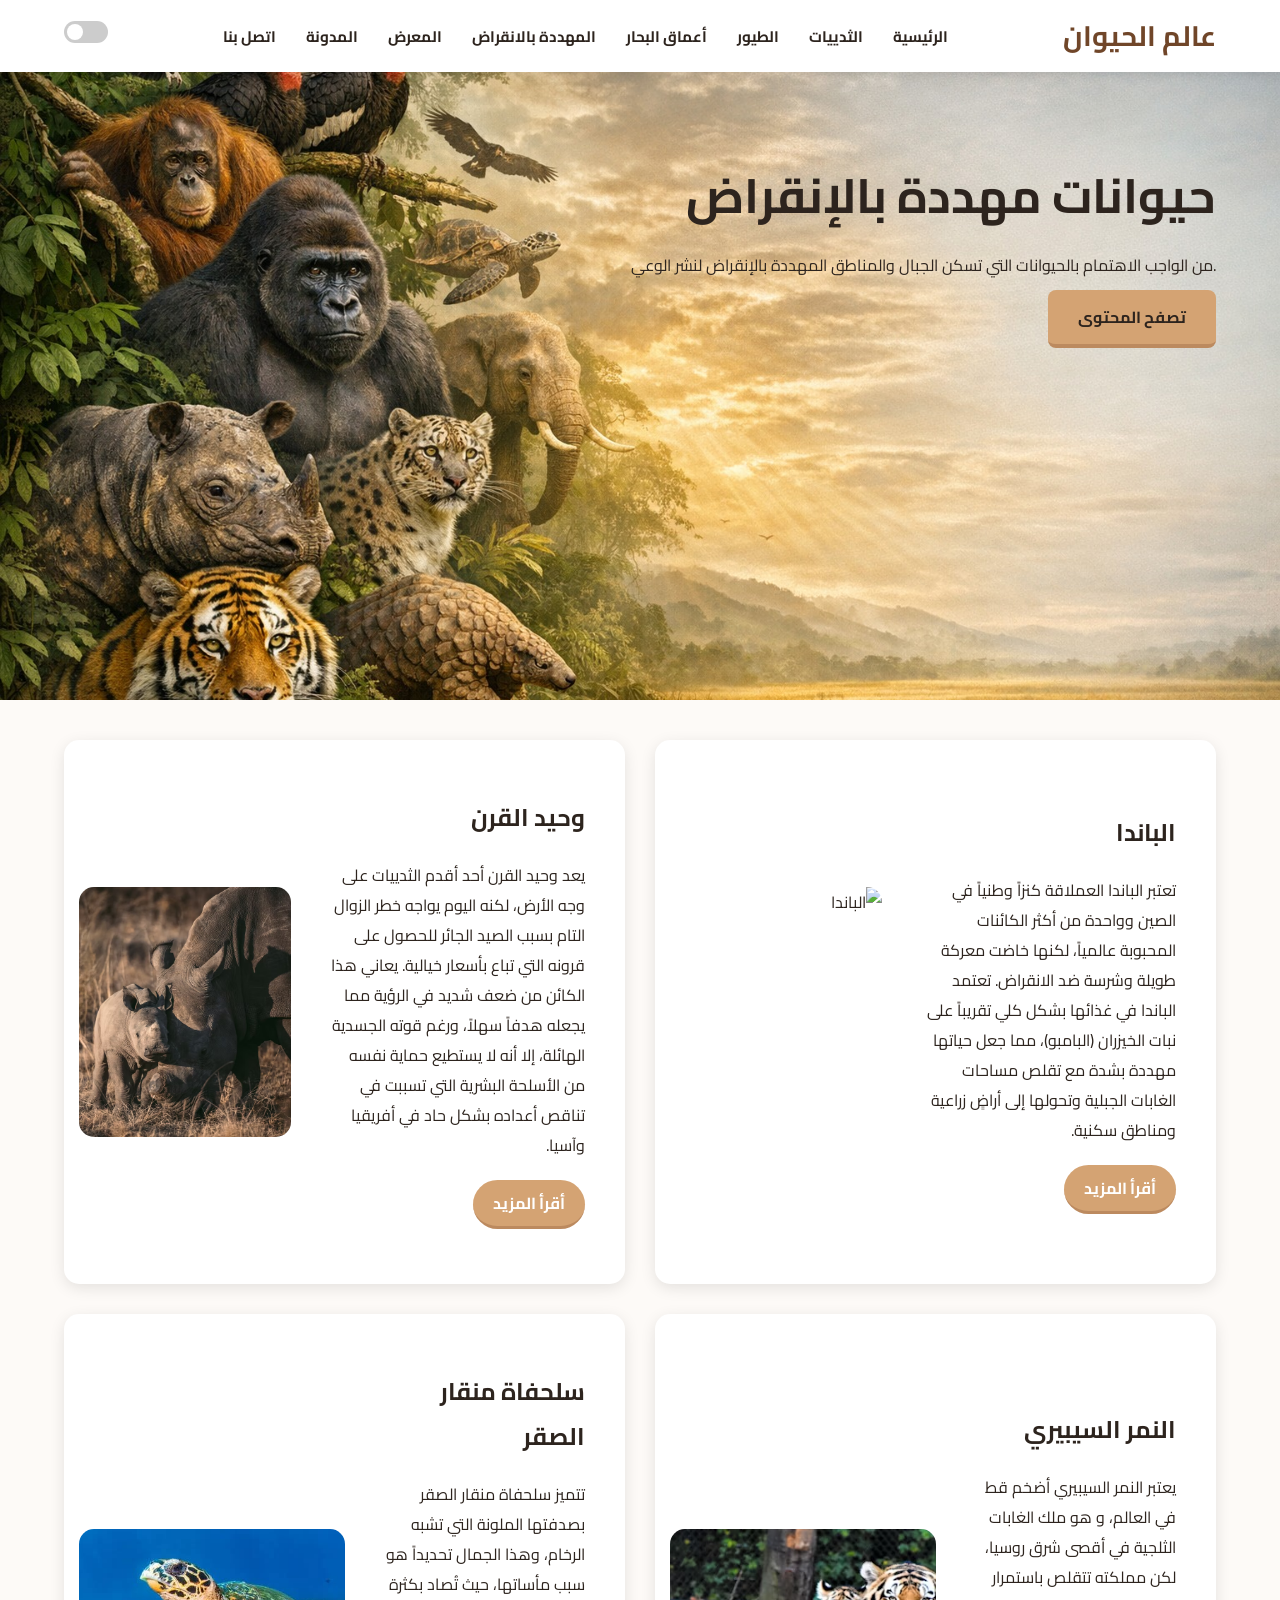
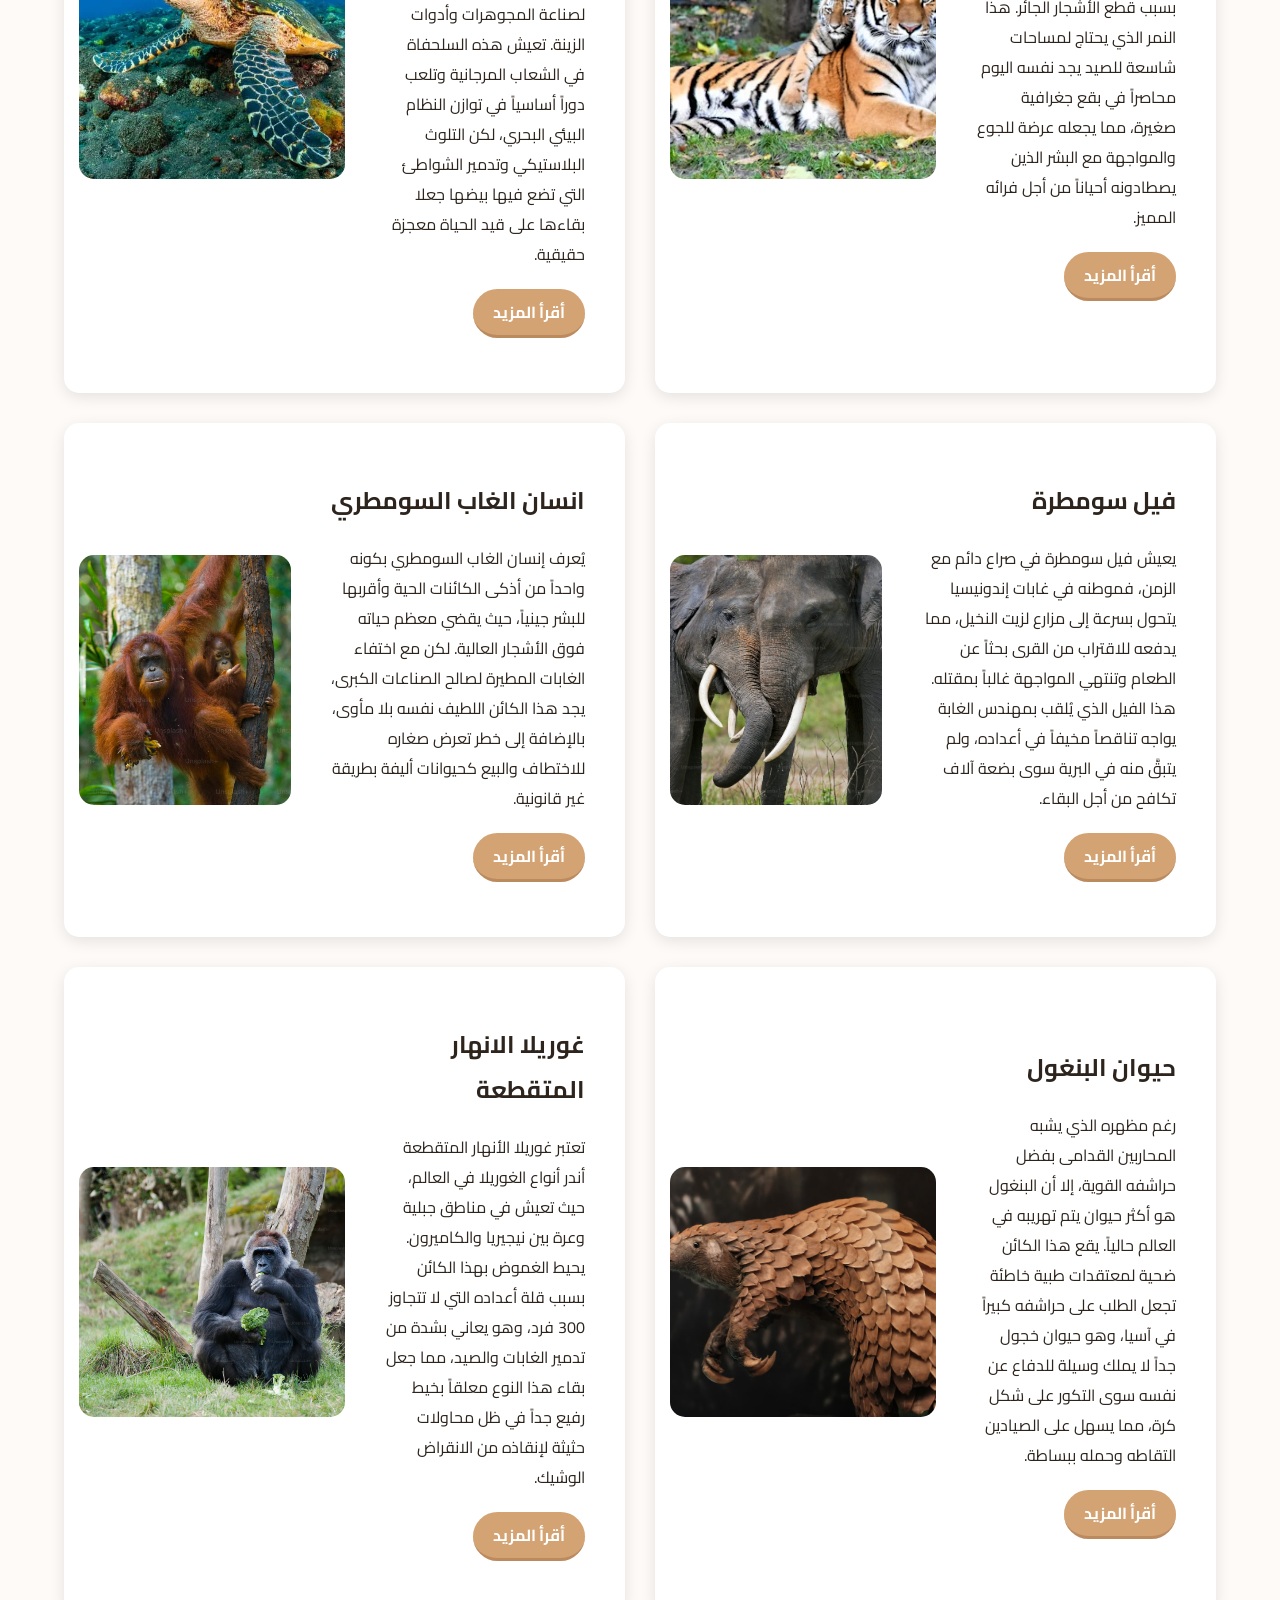
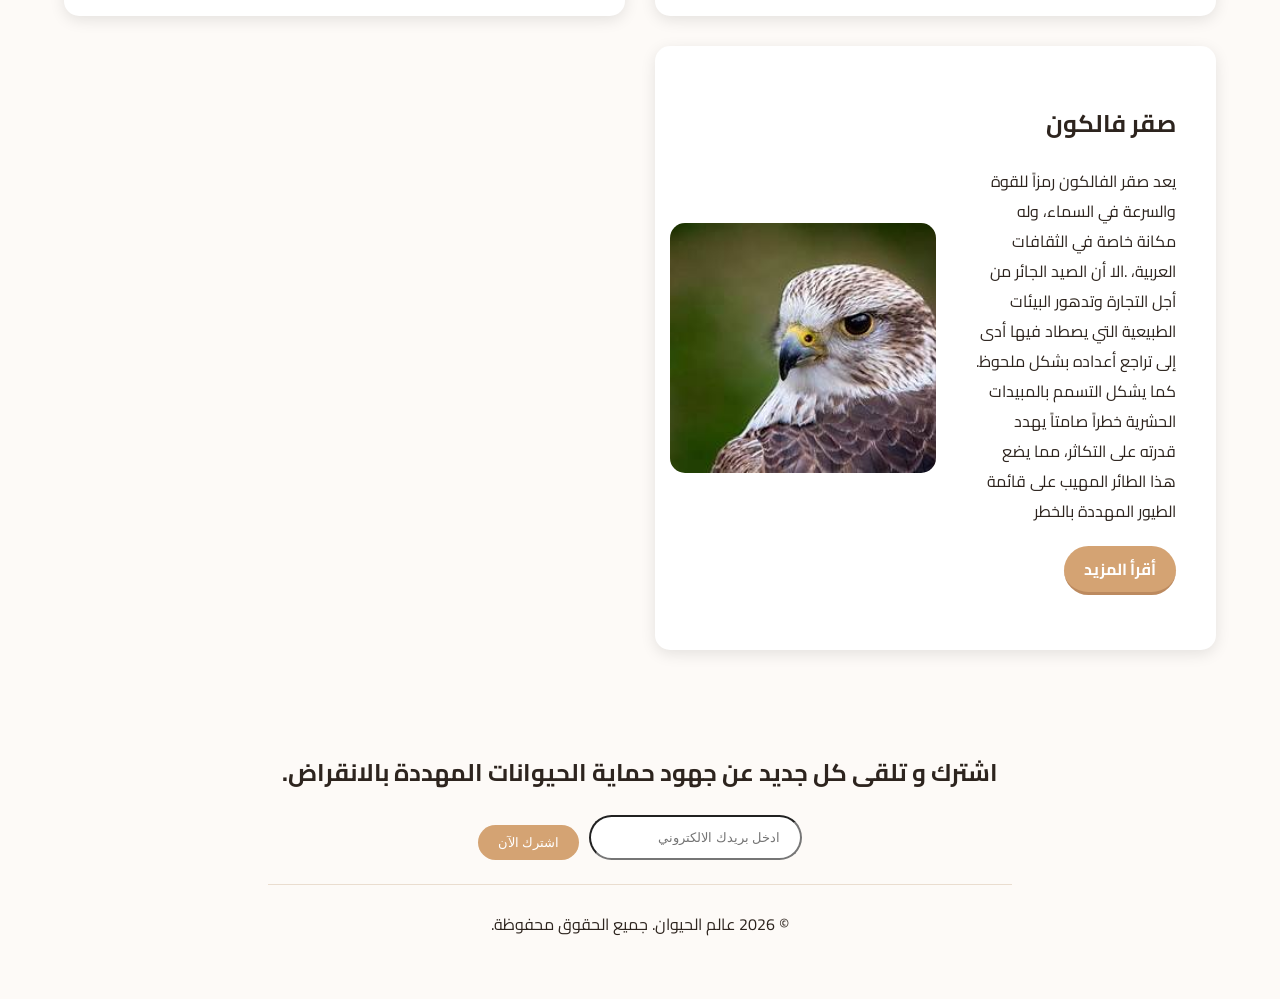
==== index.html @ 705ef892 "Rename index2.html to index.html" ====
<!DOCTYPE html>
<html lang="ar">
<head>
    <meta charset="UTF-8">
    <meta name="viewport" content="width=device-width, initial-scale=1.0">
    <title>مهددة بالإنقراض</title>
    <link rel="stylesheet" href="stylesheet2.css">
</head>
<body>
    <header>
       <div class="nav-bar">
        <div class="logo">
          <span>عالم الحيوان</span>
        </div>
           <nav>
         <ul>
            <li><a href="../index.html" class="active" target="_self">الرئيسية</a></li>
            <li><a href="./malk.html" target="contentFrame">الثدييات</a></li>
            <li><a href="./nada.html" target="contentFrame">الطيور</a></li>
            <li><a href="./mina.html" target="contentFrame">أعماق البحار</a></li>
            <li><a href="./nancy.html" target="contentFrame">المهددة بالانقراض</a></li>
            <li><a href="./julina.html" target="contentFrame">المعرض</a></li>
            <li><a href="./blog.html" target="contentFrame">المدونة</a></li>
            <li><a href="./contact.html" target="contentFrame">اتصل بنا</a></li>
          </ul>
        </nav>
<div class="mode-switch">
     <label class="switch">
        <input type="checkbox" id="theme-toggle">
        <span class="slider round"></span>
    </label>
</div>
    </header>

    <section class="header">
        <div class="content">
            <h1>حيوانات مهددة بالإنقراض</h1>
            <p>.من الواجب الاهتمام بالحيوانات التي تسكن الجبال والمناطق المهددة بالإنقراض لنشر الوعي</p>
            <a href="#animals-section" class="main-button">تصفح المحتوى</a>
        </div>
    </section>
    <section class="animals-grid" id="animals-section">
        <div class="card" >
           <div class="card-content">
            <h2>الباندا </h2>
            <span>تعتبر الباندا العملاقة كنزاً وطنياً في الصين وواحدة من أكثر الكائنات المحبوبة عالمياً، لكنها خاضت معركة طويلة وشرسة ضد الانقراض. تعتمد الباندا في غذائها بشكل كلي تقريباً على نبات الخيزران (البامبو)، مما جعل حياتها مهددة بشدة مع تقلص مساحات الغابات الجبلية وتحولها إلى أراضٍ زراعية ومناطق سكنية. </span>
            <a href="https://ar.wikipedia.org/wiki/%D8%A8%D8%A7%D9%86%D8%AF%D8%A7_%D8%B9%D9%85%D9%84%D8%A7%D9%82%D8%A9#" 
            class="cards-button"> أقرأ المزيد</a> 
           </div>
            
            <img src="panda.jpg" alt="الباندا">
        </div>

        <div class="card" >
            <div class="card-content">
        <h2>وحيد القرن</h2>
        <span>
يعد وحيد القرن أحد أقدم الثدييات على وجه الأرض،
 لكنه اليوم يواجه خطر الزوال التام بسبب الصيد الجائر للحصول على قرونه التي تباع بأسعار خيالية. يعاني هذا الكائن من ضعف شديد في الرؤية مما يجعله هدفاً سهلاً، ورغم قوته الجسدية الهائلة، إلا أنه لا يستطيع حماية نفسه من الأسلحة البشرية التي تسببت في تناقص أعداده بشكل حاد في أفريقيا وآسيا.</span>
        <a href="https://ar.wikipedia.org/wiki/%D9%88%D8%AD%D9%8A%D8%AF_%D8%A7%D9%84%D9%82%D8%B1%D9%86_%D8%A7%D9%84%D8%AC%D8%A7%D9%88%D9%8A#" 
        class="cards-button">أقرأ المزيد</a>
            </div>
        <img src="rhino.jpg" alt="وحيد القرن">
    </div>

    <div class="card" >
        <div class="card-content">
        <h2>النمر السيبيري</h2>
        <span>يعتبر النمر السيبيري أضخم قط في العالم، و
            هو ملك الغابات الثلجية في أقصى شرق روسيا،
             لكن مملكته تتقلص باستمرار بسبب قطع الأشجار الجائر. هذا النمر الذي يحتاج لمساحات شاسعة للصيد يجد نفسه اليوم محاصراً في بقع جغرافية صغيرة، مما يجعله عرضة للجوع والمواجهة مع البشر الذين يصطادونه أحياناً من أجل فرائه المميز.</span>
        <a href="https://www.marefa.org/%D9%86%D9%85%D8%B1_%D8%B3%D9%8A%D8%A8%D9%8A%D8%B1%D9%8A" 
        class="cards-button">أقرأ المزيد</a>
    </div>
        <img src="tiger.jpg" alt="نمر">
    </div>
    
    <div class="card" >
        <div class="card-content">
            <h2>سلحفاة منقار الصقر </h2>
        <p>تتميز سلحفاة منقار الصقر بصدفتها الملونة التي تشبه الرخام،
             وهذا الجمال تحديداً هو سبب مأساتها، حيث تُصاد بكثرة لصناعة المجوهرات وأدوات الزينة. تعيش هذه السلحفاة في الشعاب المرجانية وتلعب دوراً أساسياً في توازن النظام البيئي البحري،
              لكن التلوث البلاستيكي وتدمير الشواطئ التي تضع فيها بيضها جعلا بقاءها على قيد الحياة معجزة حقيقية.<p>
        <a href="https://ar.cousineisland.com/hawksbill-turtle" 
        class="cards-button">أقرأ المزيد</a>
        </div>

        <img src="sea turtle.jpeg" alt="سلحفاة منقار الصقر">
        
    </div>

    <div class="card" >
        <div class="card-content">
        <h2> فيل سومطرة</h2>
        <span>يعيش فيل سومطرة في صراع دائم مع الزمن، فموطنه في غابات إندونيسيا يتحول بسرعة إلى مزارع لزيت النخيل،
             مما يدفعه للاقتراب من القرى بحثاً عن الطعام وتنتهي المواجهة غالباً بمقتله. هذا الفيل الذي يُلقب بمهندس الغابة يواجه تناقصاً مخيفاً في أعداده، ولم يتبقَّ منه في البرية سوى بضعة آلاف تكافح من أجل البقاء.</span>
        <a href="https://ar.wikipedia.org/wiki/%D9%81%D9%8A%D9%84_%D8%B3%D9%88%D9%85%D8%B7%D8%B1%D9%8A#" 
        class="cards-button">أقرأ المزيد</a>
        </div>
        <img src="sumatran elephant.jpeg" alt="فيل">
        
    </div>
    <div class="card" >
        <div class="card-content">
            
           <h2>انسان الغاب السومطري </h2>
           <span>يُعرف إنسان الغاب السومطري بكونه واحداً من أذكى الكائنات الحية وأقربها للبشر جينياً،
             حيث يقضي معظم حياته فوق الأشجار العالية. لكن مع اختفاء الغابات المطيرة لصالح الصناعات الكبرى،
              يجد هذا الكائن اللطيف نفسه بلا مأوى، بالإضافة إلى خطر تعرض صغاره للاختطاف والبيع كحيوانات أليفة بطريقة غير قانونية.</span>
           <a href="https://ar.wikipedia.org/wiki/%D8%A5%D9%86%D8%B3%D8%A7%D9%86_%D8%A7%D9%84%D8%BA%D8%A7%D8%A8_%D8%A7%D9%84%D8%B3%D9%88%D9%85%D8%B7%D8%B1%D9%8A#" 
           class="cards-button">أقرأ المزيد</a>
       </div>
           <img src="sumatran orangutan.jpeg" alt="انسان الغاب">
    </div>

    <div class="card" >
        <div class="card-content">
       
          <h2> حيوان البنغول</h2>
          <span>رغم مظهره الذي يشبه المحاربين القدامى بفضل حراشفه القوية،
             إلا أن البنغول هو أكثر حيوان يتم تهريبه في العالم حالياً. يقع هذا الكائن ضحية لمعتقدات طبية خاطئة تجعل الطلب على حراشفه كبيراً في آسيا،
              وهو حيوان خجول جداً لا يملك وسيلة للدفاع عن نفسه سوى التكور على شكل كرة، مما يسهل على الصيادين التقاطه وحمله ببساطة.</span>
          <a href="https://ar.wikipedia.org/wiki/%D8%A8%D9%86%D8%BA%D9%88%D9%84%D9%8A%D8%A7%D8%AA#" 
          class="cards-button">أقرأ المزيد</a>
        </div>
          <img src="pangolin.jpeg" alt="حيوان البنغول">
    </div>

    <div class="card" >
        <div class="card-content">
           
          <h2>غوريلا الانهار المتقطعة </h2>
          <span>تعتبر غوريلا الأنهار المتقطعة أندر أنواع الغوريلا في العالم،
             حيث تعيش في مناطق جبلية وعرة بين نيجيريا والكاميرون. يحيط الغموض بهذا الكائن بسبب قلة أعداده التي لا تتجاوز 300 فرد، وهو يعاني بشدة من تدمير الغابات والصيد،
              مما جعل بقاء هذا النوع معلقاً بخيط رفيع جداً في ظل محاولات حثيثة لإنقاذه من الانقراض الوشيك.</span>
          <a href="https://ar.wikipedia.org/wiki/%D8%BA%D9%88%D8%B1%D9%8A%D9%84%D8%A7_%D8%A7%D9%84%D8%A3%D9%86%D9%87%D8%B1#" 
        class="cards-button">أقرأ المزيد</a>
        </div>
        <img src="cross river gorilla.jpeg" alt="غوريلا">
    </div>

            <div class="card" >
                <div class="card-content">
                    <h2>صقر فالكون</h2>
                    <span>يعد صقر الفالكون رمزاً للقوة والسرعة في السماء،
                     وله مكانة خاصة في الثقافات العربية،
                        .الا أن الصيد الجائر من أجل التجارة وتدهور البيئات الطبيعية التي يصطاد فيها أدى إلى تراجع أعداده بشكل ملحوظ. كما يشكل التسمم بالمبيدات الحشرية خطراً صامتاً يهدد قدرته على التكاثر، مما يضع هذا الطائر المهيب على قائمة الطيور المهددة بالخطر</span> 
                    <a href="https://ar.wikipedia.org/wiki/%D8%B5%D9%82%D8%B1"
                    class="cards-button"> أقرأ المزيد</a>
                </div>
            <img src="sakr falcon.jpeg" alt="صقر ">
            
        </div> 
<!-- 
       <div id="cards-container" class="cards-container"></div>

<button id="theme-toggle" style="position: fixed; top: 20px; right: 20px; z-index: 1000;">تبديل الوضع</button> -->

    </section>
       <footer>
        <div class="footer">
            <h2>اشترك و تلقى كل جديد عن جهود حماية الحيوانات المهددة بالانقراض.</h2>
          
            <form class="sign">
                <input type="email" placeholder="ادخل بريدك الالكتروني" required>
                <button type="submit">اشترك الآن</button>
            </form>
        </div>
        <hr>
        <p >
            © 2026 عالم الحيوان. جميع الحقوق محفوظة.
        </p>
    </footer>

         <script>
            const toggleInput = document.getElementById('theme-toggle');
    const htmlElement = document.documentElement;

    const savedTheme = localStorage.getItem('theme');
    if (savedTheme === 'dark') {
        htmlElement.setAttribute('data-theme', 'dark');
        toggleInput.checked = true;
    }
    toggleInput.addEventListener('change', () => {
        if (toggleInput.checked) {
            htmlElement.setAttribute('data-theme', 'dark');
            localStorage.setItem('theme', 'dark');
        } else {
            htmlElement.setAttribute('data-theme', 'light');
            localStorage.setItem('theme', 'light');
        }
    });

//  const toggleBtn = document.getElementById('theme-toggle');
//  toggleBtn.addEventListener('click', () => {
//      document.body.classList.toggle('dark-mode');
//  });

//  renderCards();
//     const toggleInput = document.getElementById('theme-toggle');
//    const htmlElement = document.documentElement;

//     const savedTheme = localStorage.getItem('theme');
//     if (savedTheme === 'dark') {
//         htmlElement.setAttribute('data-theme', 'dark');
//         toggleInput.checked = true;
//     }
//     toggleInput.addEventListener('change', () => {
//         if (toggleInput.checked) {
//             htmlElement.setAttribute('data-theme', 'dark');
//             localStorage.setItem('theme', 'dark');
//         } else {
//             htmlElement.setAttribute('data-theme', 'light');
//             localStorage.setItem('theme', 'light');
//         }
//     });
</script>
    
</body>
</html>


<!-- <!DOCTYPE html>
<html lang="ar">
<head>
    <meta charset="UTF-8">
    <meta name="viewport" content="width=device-width, initial-scale=1.0">
    <title>مهددة بالانقراض</title>
    <link rel="stylesheet" href="stylesheet2.css">

</head>

<body>
        <header>
        <div class=" nav-bar">
          <div class="logo">
          <span>عالم الحيوان</span>
        </div>
        
        <nav>
          <ul>
            <li><a href="./main.html" class="active" target="_blank">الرئيسية</a></li>
            <li><a href="./login.html" target="_blank">الثدييات</a></li>
            <li><a href="./malk/malak.html" target="_blank">الطيور</a></li>
            <li><a href="./main2.html" target="_blank">أعماق البحار</a></li>
            <li><a href="./index2.html" target="_blank">المهددة بالانقراض</a></li>
            <li><a href="./julina/julina.html" target="_blank">المعرض</a></li>
            <li><a href="./blog.html" target="_blank">المدونة</a></li>
            <li><a href="./contact.html" target="_blank">اتصل بنا</a></li>
          </ul>
        </nav>
        <div class="mode-switch">
         <label class="switch">
        <input type="checkbox" id="theme-toggle">
        <span class="slider round"></span>
        </label>
     </div>
        </div>
        </header>
        <section class="header">
            <div class="content">
            <h1>حيوانات مهددة بالانقراض</h1>
            <p>.من الواجب الاهتمام بالحيوانات التي تسكن الجبال والمناطق المهددة بالانقراض لنشر الوعي</p>
             <a href="#animals-section" class="main-button">تصفح المحتوى</a>
        </div>
    </section>
        
    

    <section class="animals-grid" id="animals-section">
        <div class="card" >
            <img src="panda.jpg" alt="الباندا">
            <h3>الباندا العملاق</h3>
            <p> <span>التصنيف</span> ثدييات:</p>
            <p>الموطن: الصين</p> 
             <a href="https://ar.wikipedia.org/wiki/%D8%A8%D8%A7%D9%86%D8%AF%D8%A7_%D8%B9%D9%85%D9%84%D8%A7%D9%82%D8%A9#" 
             class="cards-button"> أقرأ المزيد</a>
        </div>
        <div class="card" >
        <img src="rhino.jpg" alt="وحيد القرن">
        <h3>وحيد القرن</h3>
        <p>التصنيف: ثدييات</p>
        <p>الموطن: أفريقيا</p>
         <a href="https://ar.wikipedia.org/wiki/%D9%88%D8%AD%D9%8A%D8%AF_%D8%A7%D9%84%D9%82%D8%B1%D9%86_%D8%A7%D9%84%D8%AC%D8%A7%D9%88%D9%8A#" 
         class="cards-button">أقرأ المزيد</a>
    </div>
    <div class="card" >
        <img src="tiger.jpg" alt="نمر">
        <h3>النمر السيبيري</h3>
        <p>التصنيف: الثدييات</p>
        <p>الموطن: اسيا</p>
        <a href="https://www.marefa.org/%D9%86%D9%85%D8%B1_%D8%B3%D9%8A%D8%A8%D9%8A%D8%B1%D9%8A" 
        class="cards-button">أقرأ المزيد</a>
         
    </div>
    
    <div class="card" >
        <img src="sea turtle.jpeg" alt="سلحفاة منقار الصقر">
        <h3>سلحفاة منقار الصقر </h3>
        <p>التصنيف: زواحف بحرية</p>
        <p>الموطن: المحيط الأطلسي</p>
        <a href="https://ar.cousineisland.com/hawksbill-turtle" class="cards-button">أقرأ المزيد</a>
     
    </div>
    <div class="card" >
        <img src="sumatran elephant.jpeg" alt="فيل">
        <h3> فيل سومطرة</h3>
        <p>التصنيف: الثدييات</p>
        <p>الموطن: جزيرة سومطرة بأندونسيا</p>
        <a href="https://ar.wikipedia.org/wiki/%D9%81%D9%8A%D9%84_%D8%B3%D9%88%D9%85%D8%B7%D8%B1%D9%8A#" 
        class="cards-button">أقرأ المزيد</a>
    </div>
    <div class="card" >
        <img src="sumatran orangutan.jpeg" alt="انسان الغاب">
        <h3>انسان الغاب السومطري </h3>
        <p>التصنيف: الثدييات</p>
        <p>الموطن: جزيرة سومطرة باندونسيا</p>
        <a href="https://ar.wikipedia.org/wiki/%D8%A5%D9%86%D8%B3%D8%A7%D9%86_%D8%A7%D9%84%D8%BA%D8%A7%D8%A8_%D8%A7%D9%84%D8%B3%D9%88%D9%85%D8%B7%D8%B1%D9%8A#" 
        class="cards-button">أقرأ المزيد</a>
    </div>
    <div class="card" >
        <img src="pangolin.jpeg" alt="حيوان البنغول">
        <h3> حيوان البنغول</h3>
        <p>التصنيف: الثدييات</p>
        <p>الموطن: أفريقيا وجنوب شرق اسيا</p>
        <a href="https://ar.wikipedia.org/wiki/%D8%A8%D9%86%D8%BA%D9%88%D9%84%D9%8A%D8%A7%D8%AA#" 
        class="cards-button">أقرأ المزيد</a>
    </div>
    <div class="card" >
        <img src="cross river gorilla.jpeg" alt="غوريلا">
        <h3>غوريلا الانهار المتقطعة </h3>
        <p>التصنيف: الثدييات</p>
        <p>الموطن: نيجيريا و الكاميرون</p>
        <a href="https://ar.wikipedia.org/wiki/%D8%BA%D9%88%D8%B1%D9%8A%D9%84%D8%A7_%D8%A7%D9%84%D8%A3%D9%86%D9%87%D8%B1#" 
        class="cards-button">أقرأ المزيد</a>
    </div>
    </section>

    <footer>
        <div class="footer">
            <h2>اشترك و تلقى كل جديد عن جهود حماية الحيوانات المهددة بالانقراض.</h2>
            <form class="sign">
                <input type="email" placeholder="ادخل بريدك الالكتروني" required>
                <button type="submit">اشترك الآن</button>
            </form>
        </div>
        <hr>
        <p>designed by Nancy khattab_مهددة بالانقراض</p>
    </footer>
     <script>
       
    const toggleInput = document.getElementById('theme-toggle');
    const htmlElement = document.documentElement;

    const savedTheme = localStorage.getItem('theme');
    if (savedTheme === 'dark') {
        htmlElement.setAttribute('data-theme', 'dark');
        toggleInput.checked = true;
    }
    toggleInput.addEventListener('change', () => {
        if (toggleInput.checked) {
            htmlElement.setAttribute('data-theme', 'dark');
            localStorage.setItem('theme', 'dark');
        } else {
            htmlElement.setAttribute('data-theme', 'light');
            localStorage.setItem('theme', 'light');
        }
    });
 
     </script>

     

</body>
</html> -->
---- stylesheet2.css ----
@import url('https://fonts.googleapis.com/css2?family=Cairo:wght@700&display=swap');
*{
    
    box-sizing: border-box;
    margin: 0;
    padding: 0;
}
:root {
    --bg-body: #fdfaf7;
    --body-text: #2d241e;
    --card-bg: #ffffff;
    --nav-bg: #ffffff;
    --logo: #704629;
    --accent:#d4a373;
    --accent-hover:#bc8a5f;
    --border-color:#eaddcf;
}

[data-theme="dark"] {
    
    --bg-body: #1a1a1a;
    --body-text: #fdfaf7;
    --card-bg: #262626;
    --nav-bg: #121212;
    --logo:#edc9af;
    --accent:#edc9af;
    --accent-hover:#d4a373;
    --border-color:#404040;
}
 [data-theme= "dark"] .card{
    flex-direction: row-reverse;
} 

body {
    font-family: 'Cairo', sans-serif; 
    margin: 0;
    background-color: var(--bg-body);
    color: var(--body-text);
    transition: 0.4s;
    direction: rtl;
    padding-top: 70px;
}

.nav-bar {
    display: flex;
    justify-content: space-between;
    align-items: center;
    padding: 10px 5%;
    background-color: var(--nav-bg);
    position: fixed;
    top: 0;
    right: 0;
    left: 0;
    z-index: 1000000;
    box-shadow: 0 2px 10px rgba(0,0,0,0.1);
}

.logo {
    font-family: 'Cairo', sans-serif;
    font-weight: 700; 
    font-size: 28px;   
    color: var(--logo); 
    display: flex;
    align-items: center;
    transition: all 0.3s ease;
    cursor: pointer;
}

nav ul {
    display: flex;
    list-style: none;
    margin: 0;
    padding: 0;
}

nav ul li { margin: 0 15px; }

nav ul li a {
    color: var(--body-text); 
    text-decoration: none;
    font-size: 0.95rem;
    font-weight: bold;
}
nav ul li a:hover{
    cursor: pointer;
    color: #edc9af;
}
.header{
    background-image:url(background.jpeg); 
    background-size: cover;
    background-position: center;
    background-repeat: no-repeat;
    height: 70vh;
    width: 100%;
    position: relative; 
    display: flex;
    flex-direction: column;
    align-items: center;
    justify-content: center;
    text-align: center;
    color: white;
}

.header .content{
    color: var(--body-text);
    width: 100%;
    height: 100%;
    display: flex;
    text-align: right;
    align-items: flex-start;
    flex-direction: column;
    justify-content: right; 
    padding-top: 80px;
    padding-right: 5%;
    direction: rtl;
}

.header h1 { 
    color: var(--body-text);
    font-size: 3rem;
    margin-bottom: 10px;
    font-weight: bold; 
    
    }
.main-button {
    display: inline-block;
    font-weight: bold;
    color: var(--body-text);
    background-color: var(--accent);
    padding: 12px 30px;
    border-radius: 8px;
    text-decoration: none;
    border-bottom: 4px solid var(--accent-hover); 
    transition: 0.3s;
    margin-top: 10px;
}

.main-button:hover {
    background-color: var(--accent-hover);
    transform: translateY(2px);
    border-bottom-width: 2px;
}

.animals-grid {
    display: grid;
    grid-template-columns: repeat(auto-fit, minmax(450px, 1fr));
    gap: 30px;
    padding: 40px 5%;
    max-width: 1300px;
    margin: auto;
}

.card {
    display: flex;
    flex-direction: row;
    align-items: center;
    background: var(--card-bg); 
    border-radius: 15px;
    overflow: hidden;
    box-shadow: 0 4px 15px rgba(0,0,0,0.1);
    text-align: right;
    transition: 0.3s;
    padding-bottom: 20px;
    gap: 15px;
    padding: 15px;
    min-height: 250px;
    direction: rtl;

}

.card:hover { transform: translateY(-10px); }

.card img { 
    width :50%; 
    height:250px; 
    object-fit: cover; 
    flex-shrink: 0;
    border-radius: 15px;
    flex: 1;



}

.card-content{ 
    display: flex;
    flex-direction: column;
    justify-content: center;
    align-items: flex-start;
    gap: 10px 5px;
    padding: 20px;
    flex: 1.2;
    margin: 15px 0; 
    color: var(--body-text); 
    padding: 25px;


}

.cards-button {
    display: inline-block;
    font-weight: bold;
    color: white;
    background-color: var(--accent);
    padding: 8px 20px;
    border-radius: 50px;
    text-decoration: none;
    border-bottom: 3px solid var(--accent-hover); 
    transition: 0.2s;
     margin-top: 10px;
}
.cards-button:hover{
  background-color:var(--accent-hover);
  border-bottom: 2px solid var(--accent-hover);
  transform: translateY(2px);
  color:white;
   }
html { scroll-behavior: smooth; }
.switch {
    position: relative;
    display: inline-block;
    width: 44px;
    height: 22px;
}

.switch input { opacity: 0; width: 0; height: 0; }

.slider {
    position: absolute;
    cursor: pointer;
    top: 0; left: 0; right: 0; bottom: 0;
    background-color: #ccc;
    transition: .4s;
    border-radius: 34px;
}

.slider:before {
    position: absolute;
    content: "";
    height: 16px; width: 16px;
    left: 3px; bottom: 3px;
    background-color: white;
    transition: .4s;
    border-radius: 50%;
}

input:checked + .slider { background-color: #edc9af; }
input:checked + .slider:before { transform: translateX(22px); }

footer{
    background-color:var(--bg-body);
    color: var(--body-text);
    padding: 60px 20px;
    text-align: center;
    direction: rtl;
}

.sign{
    display: flex;
    justify-content: center;
    gap: 10px;
    margin: 20px ;
}
.sign input{
    padding: 12px 20px;
    border-radius: 50px;
     background-color: var(--card-bg);
    color: var(--body-text)
    border-top: 1px solid var(--border-color);
}
.sign button {
    background-color: var(--accent);
    border-bottom: 4px solid var(--accent-hover) ; 
    color: white;
    border: none;
    padding: 10px 20px;
    border-radius: 50px;
    cursor: pointer;
    transition: 0.3s;
     margin-top: 10px;
}
.sign button:hover{
    background-color: var(--accent-hover);
    transform: translateY(2px);
    border-bottom-width: 2px;
}
hr{
    margin: 24px auto;
    width: 60%;
    border: 0;
    border-top: 1px solid var(--border-color);
}
h2{
    margin-bottom: 10px; 
}
/* .cards-container {
    display: grid; */
    /* كارت واحد في الموبايل، واتنين بالكتير في الشاشات الواسعة 
    grid-template-columns: repeat(auto-fit, minmax(450px, 1fr));
    gap: 30px;
    padding: 40px;
} /
/* @import url('https://fonts.googleapis.com/css2?family=Cairo:wght@700&display=swap');

:root {
    --text-shadow:0 0 5px rgba(255,255,255,0.8);
    --bg-body: #ffffff;
    --body-text: #885739;
    --card-bg: #ffffff;
    --nav-bg: #ffffff;
    --logo: #704629;
}

[data-theme="dark"] {
    --bg-body: #121212;
    --body-text: #ffffff;
    --card-bg: #1e1e1e;
    --nav-bg: #1a1a1a;
    --logo:#edc9af;
}

body {
    font-family: 'Cairo', sans-serif; 
    margin: 0;
    background-color: var(--bg-body);
    color: var(--body-text);
    transition: 0.4s;
    direction: rtl;
}

.nav-bar {
    display: flex;
    justify-content: space-between;
    align-items: center;
    padding: 10px 5%;
    background-color: var(--nav-bg);
}

.logo {
    font-family: 'Cairo', sans-serif;
    font-weight: 700; 
    font-size: 28px;   
    color: var(--logo); 
    display: flex;
    align-items: center;
    transition: all 0.3s ease;
    cursor: pointer;
}

nav ul {
    display: flex;
    list-style: none;
    margin: 0;
    padding: 0;
}

nav ul li { margin: 0 15px; }

nav ul li a {
    color: var(--body-text); 
    text-decoration: none;
    font-size: 0.95rem;
    font-weight: bold;

}
nav ul li a:hover{
    cursor: pointer;
    color: #edc9af;
}

.header{
     background-image:url(background.jpeg); 
    background-size: cover;
    background-position: center;
    background-repeat: no-repeat;
    height: 70vh;
    width: 100%;
    position: relative; 
    display: flex;
    flex-direction: column;
    align-items: center;
    justify-content: center;
    text-align: center;
    color: #373a4d;
}

.header .content{
    color: var(--body-text);
    width: 100%;
    height: 100%;
    display: flex;
    text-align: right;
    align-items: flex-start;
    flex-direction: column;
    justify-content: right; 
    padding-top: 80px;
    padding-right: 10%;
    direction: rtl;
    
}

.header h1 { 
    color: var(--body-text);
    text-shadow: var(--text-shadow);
     font-size: 3rem;
     margin-bottom: 10px;
     font-weight: bold; 
    }

.main-button {
    display: inline-block;
    font-weight: bold;
    color: var(--body-text);
    background-color: #edc9af;
    padding: 12px 30px;
    border-radius: 8px;
    text-decoration: none;
    border-bottom: 4px solid #db9f77; 
    transition: 0.3s;
}

.main-button:hover {
    background-color: #c6906c;
    transform: translateY(2px);
    border-bottom-width: 2px;
}

.animals-grid {
    display: grid;
    grid-template-columns: repeat(auto-fit, minmax(250px, 1fr));
    gap: 25px;
    padding: 40px 5%;
    max-width: 1200p
    margin: auto;
}

.card {
    background: var(--card-bg); 
    border-radius: 15px;
    overflow: hidden;
    box-shadow: 0 4px 15px rgba(0,0,0,0.1);
    text-align: center;
    transition: 0.3s;
    padding-bottom: 20px;
}

.card:hover { transform: translateY(-10px); }

.card img { width: 100%; height: 200px; object-fit: cover; }

.card h3 { 
    margin: 15px 0; 
    color: var(--body-text); 
}

.cards-button {
    display: inline-block;
    font-weight: bold;
    color: white;
    background-color: #edc9af;
    padding: 8px 20px;
    border-radius: 50px;
    text-decoration: none;
    border-bottom: 3px solid #db9f77; 
    transition: 0.2s;
}
.cards-button:hover{
  background-color:#c6906c;
  border-bottom: 2px solid #db9f77;
  transform: translateY(2px);
  color:white;
   }
html { scroll-behavior: smooth; }
.switch {
    position: relative;
    display: inline-block;
    width: 44px;
    height: 22px;
}

.switch input { opacity: 0; width: 0; height: 0; }

.slider {
    position: absolute;
    cursor: pointer;
    top: 0; left: 0; right: 0; bottom: 0;
    background-color: #ccc;
    transition: .4s;
    border-radius: 34px;
}

.slider:before {
    position: absolute;
    content: "";
    height: 16px; width: 16px;
    left: 3px; bottom: 3px;
    background-color: white;
    transition: .4s;
    border-radius: 50%;
}

input:checked + .slider { background-color: #edc9af; }
input:checked + .slider:before { transform: translateX(22px); }

footer{
    background-color:var(--bg-body);
    color: var(--body-text);
    padding: 60px 20px;
    text-align: center;
    direction: rtl;
}
footer p{
    font-size: 18px;
    margin-bottom: 30px;
    opacity: 0.9;
}
.sign{
    display: flex;
    justify-content: center;
    gap: 10px;
    margin: 0 auto ;
}
.sign input{
    padding:12px 20px;
    border-radius: 50px;
    margin-bottom: 100px;

}
.sign button {
    background-color:#edc9af;
    border-bottom: 4px solid #db9f77 ; 
    color: white;
    border: none;
    padding: 10px 20px;
    margin-bottom: 100px;
    border-radius: 50px;
    cursor: pointer;
    transition: 0.3s;
}
.sign button:hover{
    background-color: #c6906c;
    transform: translateY(2px);
    border-bottom-width: 2px;
}
hr{
    width: 50%;
}
     */


































/* .logo {
  font-family: 'Cairo', sans-serif;
  font-weight: 700; 
  font-size: 28px;   
  color: #e67e22; 
  letter-spacing: -0.5px;
  text-shadow: 2px 2px 4px rgba(0, 0, 0, 0.3);
  display: flex;
  align-items: center;
  justify-content: center;
  transition: all 0.3s ease;
  direction: rtl;
}

body {
    font-family: sans-serif;
    margin: 0;
    background-color:var(--bg-body);
    color: var(--body-text);
}

.header {
     background-image:url(siberian-tiger.jpg); 
    background-size: cover;
    background-position: center;
    background-repeat: no-repeat;
    height: 70vh;
    width: 100%;
    position: relative;
    display: flex;
    flex-direction: column;
    align-items: center;
    justify-content: center;
    text-align: center;
    color: white;
}
.header .content{
    width: 100%;
    height: 100%;
    display: flex;
    text-align: right;
    flex-direction: column;
    justify-content: right;
    align-items:flex-end; 
    padding-top: 80px;
    padding-right: 20px;
}

.header h1 { 
     font-size: 3rem;
     margin-bottom: 10px;
     font-weight: bold; 
    }

.main-button {
  font-weight: bold;
  color: white;
  background-color: #e67e22;
  padding: 10px 25px;
  border-radius: 8px;
  text-decoration: none;
  border-bottom: 4px solid #d35400; 
    
    margin-right: 150px; */
/* } 
.main-button:hover{
 background-color: #d35400;
  border-bottom: 2px solid #a04000;
  transform: translateY(2px);
  color:white;
}

.animals-grid {
    display: grid;
    grid-template-columns: repeat(auto-fit, minmax(250px, 1fr));
    gap: 20px;
    padding: 40px;
    max-width: 1200px;
    margin: auto;
}

.card {
    background: var(--bg-body));
    border-radius: 10px;
    overflow: hidden;
    box-shadow: 0 4px 8px rgba(0,0,0,0.1);
    text-align: center;
    transition: transform 0.3s;
    cursor: pointer;
}
.cards-button{
    display: inline-block;
    font-weight: bold;
   color: white;
  background-color: #e67e22;
  padding: 10px 25px;
  border-radius: 50px;
  text-decoration: none;
  border-bottom: 4px solid #d35400; 
  transition: 0.2s;

    
}
.cards-button:hover{
    background-color: #d35400;
  border-bottom: 2px solid #a04000;
  transform: translateY(2px);
  color:white;
}
.card:hover { transform: translateY(-10px); }

.card img { width: 100%; height: 200px; object-fit: cover; }

.card h3 { margin: 15px 0; color: #2c3e50; }



.option { flex: 1; min-width: 200px; padding: 20px; }
.option span { font-size: 3rem; }
    
  

html{
    scroll-behavior: smooth;
}
span{
    font-weight: bold;
}
.nav-bar {
    display: flex;
    justify-content: space-between;
    align-items: center;
}

.logo {
    display: flex;
    align-items: center;
    color: white;
    font-weight: bold;
    font-size: 1.2rem;
    gap: 10px;
}


nav ul {
    display: flex;
    list-style: none;
}

nav ul li {
    margin: 0 10px;
}

nav ul li a {
    color: #f0f5eb;
    text-decoration: none;
    font-size: 0.9rem;
    opacity: 0.95;
}

.root:{

}  */
---- stylesheet2.css ----
@import url('https://fonts.googleapis.com/css2?family=Cairo:wght@700&display=swap');
*{
    
    box-sizing: border-box;
    margin: 0;
    padding: 0;
}
:root {
    --bg-body: #fdfaf7;
    --body-text: #2d241e;
    --card-bg: #ffffff;
    --nav-bg: #ffffff;
    --logo: #704629;
    --accent:#d4a373;
    --accent-hover:#bc8a5f;
    --border-color:#eaddcf;
}

[data-theme="dark"] {
    
    --bg-body: #1a1a1a;
    --body-text: #fdfaf7;
    --card-bg: #262626;
    --nav-bg: #121212;
    --logo:#edc9af;
    --accent:#edc9af;
    --accent-hover:#d4a373;
    --border-color:#404040;
}
 [data-theme= "dark"] .card{
    flex-direction: row-reverse;
} 

body {
    font-family: 'Cairo', sans-serif; 
    margin: 0;
    background-color: var(--bg-body);
    color: var(--body-text);
    transition: 0.4s;
    direction: rtl;
    padding-top: 70px;
}

.nav-bar {
    display: flex;
    justify-content: space-between;
    align-items: center;
    padding: 10px 5%;
    background-color: var(--nav-bg);
    position: fixed;
    top: 0;
    right: 0;
    left: 0;
    z-index: 1000000;
    box-shadow: 0 2px 10px rgba(0,0,0,0.1);
}

.logo {
    font-family: 'Cairo', sans-serif;
    font-weight: 700; 
    font-size: 28px;   
    color: var(--logo); 
    display: flex;
    align-items: center;
    transition: all 0.3s ease;
    cursor: pointer;
}

nav ul {
    display: flex;
    list-style: none;
    margin: 0;
    padding: 0;
}

nav ul li { margin: 0 15px; }

nav ul li a {
    color: var(--body-text); 
    text-decoration: none;
    font-size: 0.95rem;
    font-weight: bold;
}
nav ul li a:hover{
    cursor: pointer;
    color: #edc9af;
}
.header{
    background-image:url(background.jpeg); 
    background-size: cover;
    background-position: center;
    background-repeat: no-repeat;
    height: 70vh;
    width: 100%;
    position: relative; 
    display: flex;
    flex-direction: column;
    align-items: center;
    justify-content: center;
    text-align: center;
    color: white;
}

.header .content{
    color: var(--body-text);
    width: 100%;
    height: 100%;
    display: flex;
    text-align: right;
    align-items: flex-start;
    flex-direction: column;
    justify-content: right; 
    padding-top: 80px;
    padding-right: 5%;
    direction: rtl;
}

.header h1 { 
    color: var(--body-text);
    font-size: 3rem;
    margin-bottom: 10px;
    font-weight: bold; 
    
    }
.main-button {
    display: inline-block;
    font-weight: bold;
    color: var(--body-text);
    background-color: var(--accent);
    padding: 12px 30px;
    border-radius: 8px;
    text-decoration: none;
    border-bottom: 4px solid var(--accent-hover); 
    transition: 0.3s;
    margin-top: 10px;
}

.main-button:hover {
    background-color: var(--accent-hover);
    transform: translateY(2px);
    border-bottom-width: 2px;
}

.animals-grid {
    display: grid;
    grid-template-columns: repeat(auto-fit, minmax(450px, 1fr));
    gap: 30px;
    padding: 40px 5%;
    max-width: 1300px;
    margin: auto;
}

.card {
    display: flex;
    flex-direction: row;
    align-items: center;
    background: var(--card-bg); 
    border-radius: 15px;
    overflow: hidden;
    box-shadow: 0 4px 15px rgba(0,0,0,0.1);
    text-align: right;
    transition: 0.3s;
    padding-bottom: 20px;
    gap: 15px;
    padding: 15px;
    min-height: 250px;
    direction: rtl;

}

.card:hover { transform: translateY(-10px); }

.card img { 
    width :50%; 
    height:250px; 
    object-fit: cover; 
    flex-shrink: 0;
    border-radius: 15px;
    flex: 1;



}

.card-content{ 
    display: flex;
    flex-direction: column;
    justify-content: center;
    align-items: flex-start;
    gap: 10px 5px;
    padding: 20px;
    flex: 1.2;
    margin: 15px 0; 
    color: var(--body-text); 
    padding: 25px;


}

.cards-button {
    display: inline-block;
    font-weight: bold;
    color: white;
    background-color: var(--accent);
    padding: 8px 20px;
    border-radius: 50px;
    text-decoration: none;
    border-bottom: 3px solid var(--accent-hover); 
    transition: 0.2s;
     margin-top: 10px;
}
.cards-button:hover{
  background-color:var(--accent-hover);
  border-bottom: 2px solid var(--accent-hover);
  transform: translateY(2px);
  color:white;
   }
html { scroll-behavior: smooth; }
.switch {
    position: relative;
    display: inline-block;
    width: 44px;
    height: 22px;
}

.switch input { opacity: 0; width: 0; height: 0; }

.slider {
    position: absolute;
    cursor: pointer;
    top: 0; left: 0; right: 0; bottom: 0;
    background-color: #ccc;
    transition: .4s;
    border-radius: 34px;
}

.slider:before {
    position: absolute;
    content: "";
    height: 16px; width: 16px;
    left: 3px; bottom: 3px;
    background-color: white;
    transition: .4s;
    border-radius: 50%;
}

input:checked + .slider { background-color: #edc9af; }
input:checked + .slider:before { transform: translateX(22px); }

footer{
    background-color:var(--bg-body);
    color: var(--body-text);
    padding: 60px 20px;
    text-align: center;
    direction: rtl;
}

.sign{
    display: flex;
    justify-content: center;
    gap: 10px;
    margin: 20px ;
}
.sign input{
    padding: 12px 20px;
    border-radius: 50px;
     background-color: var(--card-bg);
    color: var(--body-text)
    border-top: 1px solid var(--border-color);
}
.sign button {
    background-color: var(--accent);
    border-bottom: 4px solid var(--accent-hover) ; 
    color: white;
    border: none;
    padding: 10px 20px;
    border-radius: 50px;
    cursor: pointer;
    transition: 0.3s;
     margin-top: 10px;
}
.sign button:hover{
    background-color: var(--accent-hover);
    transform: translateY(2px);
    border-bottom-width: 2px;
}
hr{
    margin: 24px auto;
    width: 60%;
    border: 0;
    border-top: 1px solid var(--border-color);
}
h2{
    margin-bottom: 10px; 
}
/* .cards-container {
    display: grid; */
    /* كارت واحد في الموبايل، واتنين بالكتير في الشاشات الواسعة 
    grid-template-columns: repeat(auto-fit, minmax(450px, 1fr));
    gap: 30px;
    padding: 40px;
} /
/* @import url('https://fonts.googleapis.com/css2?family=Cairo:wght@700&display=swap');

:root {
    --text-shadow:0 0 5px rgba(255,255,255,0.8);
    --bg-body: #ffffff;
    --body-text: #885739;
    --card-bg: #ffffff;
    --nav-bg: #ffffff;
    --logo: #704629;
}

[data-theme="dark"] {
    --bg-body: #121212;
    --body-text: #ffffff;
    --card-bg: #1e1e1e;
    --nav-bg: #1a1a1a;
    --logo:#edc9af;
}

body {
    font-family: 'Cairo', sans-serif; 
    margin: 0;
    background-color: var(--bg-body);
    color: var(--body-text);
    transition: 0.4s;
    direction: rtl;
}

.nav-bar {
    display: flex;
    justify-content: space-between;
    align-items: center;
    padding: 10px 5%;
    background-color: var(--nav-bg);
}

.logo {
    font-family: 'Cairo', sans-serif;
    font-weight: 700; 
    font-size: 28px;   
    color: var(--logo); 
    display: flex;
    align-items: center;
    transition: all 0.3s ease;
    cursor: pointer;
}

nav ul {
    display: flex;
    list-style: none;
    margin: 0;
    padding: 0;
}

nav ul li { margin: 0 15px; }

nav ul li a {
    color: var(--body-text); 
    text-decoration: none;
    font-size: 0.95rem;
    font-weight: bold;

}
nav ul li a:hover{
    cursor: pointer;
    color: #edc9af;
}

.header{
     background-image:url(background.jpeg); 
    background-size: cover;
    background-position: center;
    background-repeat: no-repeat;
    height: 70vh;
    width: 100%;
    position: relative; 
    display: flex;
    flex-direction: column;
    align-items: center;
    justify-content: center;
    text-align: center;
    color: #373a4d;
}

.header .content{
    color: var(--body-text);
    width: 100%;
    height: 100%;
    display: flex;
    text-align: right;
    align-items: flex-start;
    flex-direction: column;
    justify-content: right; 
    padding-top: 80px;
    padding-right: 10%;
    direction: rtl;
    
}

.header h1 { 
    color: var(--body-text);
    text-shadow: var(--text-shadow);
     font-size: 3rem;
     margin-bottom: 10px;
     font-weight: bold; 
    }

.main-button {
    display: inline-block;
    font-weight: bold;
    color: var(--body-text);
    background-color: #edc9af;
    padding: 12px 30px;
    border-radius: 8px;
    text-decoration: none;
    border-bottom: 4px solid #db9f77; 
    transition: 0.3s;
}

.main-button:hover {
    background-color: #c6906c;
    transform: translateY(2px);
    border-bottom-width: 2px;
}

.animals-grid {
    display: grid;
    grid-template-columns: repeat(auto-fit, minmax(250px, 1fr));
    gap: 25px;
    padding: 40px 5%;
    max-width: 1200p
    margin: auto;
}

.card {
    background: var(--card-bg); 
    border-radius: 15px;
    overflow: hidden;
    box-shadow: 0 4px 15px rgba(0,0,0,0.1);
    text-align: center;
    transition: 0.3s;
    padding-bottom: 20px;
}

.card:hover { transform: translateY(-10px); }

.card img { width: 100%; height: 200px; object-fit: cover; }

.card h3 { 
    margin: 15px 0; 
    color: var(--body-text); 
}

.cards-button {
    display: inline-block;
    font-weight: bold;
    color: white;
    background-color: #edc9af;
    padding: 8px 20px;
    border-radius: 50px;
    text-decoration: none;
    border-bottom: 3px solid #db9f77; 
    transition: 0.2s;
}
.cards-button:hover{
  background-color:#c6906c;
  border-bottom: 2px solid #db9f77;
  transform: translateY(2px);
  color:white;
   }
html { scroll-behavior: smooth; }
.switch {
    position: relative;
    display: inline-block;
    width: 44px;
    height: 22px;
}

.switch input { opacity: 0; width: 0; height: 0; }

.slider {
    position: absolute;
    cursor: pointer;
    top: 0; left: 0; right: 0; bottom: 0;
    background-color: #ccc;
    transition: .4s;
    border-radius: 34px;
}

.slider:before {
    position: absolute;
    content: "";
    height: 16px; width: 16px;
    left: 3px; bottom: 3px;
    background-color: white;
    transition: .4s;
    border-radius: 50%;
}

input:checked + .slider { background-color: #edc9af; }
input:checked + .slider:before { transform: translateX(22px); }

footer{
    background-color:var(--bg-body);
    color: var(--body-text);
    padding: 60px 20px;
    text-align: center;
    direction: rtl;
}
footer p{
    font-size: 18px;
    margin-bottom: 30px;
    opacity: 0.9;
}
.sign{
    display: flex;
    justify-content: center;
    gap: 10px;
    margin: 0 auto ;
}
.sign input{
    padding:12px 20px;
    border-radius: 50px;
    margin-bottom: 100px;

}
.sign button {
    background-color:#edc9af;
    border-bottom: 4px solid #db9f77 ; 
    color: white;
    border: none;
    padding: 10px 20px;
    margin-bottom: 100px;
    border-radius: 50px;
    cursor: pointer;
    transition: 0.3s;
}
.sign button:hover{
    background-color: #c6906c;
    transform: translateY(2px);
    border-bottom-width: 2px;
}
hr{
    width: 50%;
}
     */


































/* .logo {
  font-family: 'Cairo', sans-serif;
  font-weight: 700; 
  font-size: 28px;   
  color: #e67e22; 
  letter-spacing: -0.5px;
  text-shadow: 2px 2px 4px rgba(0, 0, 0, 0.3);
  display: flex;
  align-items: center;
  justify-content: center;
  transition: all 0.3s ease;
  direction: rtl;
}

body {
    font-family: sans-serif;
    margin: 0;
    background-color:var(--bg-body);
    color: var(--body-text);
}

.header {
     background-image:url(siberian-tiger.jpg); 
    background-size: cover;
    background-position: center;
    background-repeat: no-repeat;
    height: 70vh;
    width: 100%;
    position: relative;
    display: flex;
    flex-direction: column;
    align-items: center;
    justify-content: center;
    text-align: center;
    color: white;
}
.header .content{
    width: 100%;
    height: 100%;
    display: flex;
    text-align: right;
    flex-direction: column;
    justify-content: right;
    align-items:flex-end; 
    padding-top: 80px;
    padding-right: 20px;
}

.header h1 { 
     font-size: 3rem;
     margin-bottom: 10px;
     font-weight: bold; 
    }

.main-button {
  font-weight: bold;
  color: white;
  background-color: #e67e22;
  padding: 10px 25px;
  border-radius: 8px;
  text-decoration: none;
  border-bottom: 4px solid #d35400; 
    
    margin-right: 150px; */
/* } 
.main-button:hover{
 background-color: #d35400;
  border-bottom: 2px solid #a04000;
  transform: translateY(2px);
  color:white;
}

.animals-grid {
    display: grid;
    grid-template-columns: repeat(auto-fit, minmax(250px, 1fr));
    gap: 20px;
    padding: 40px;
    max-width: 1200px;
    margin: auto;
}

.card {
    background: var(--bg-body));
    border-radius: 10px;
    overflow: hidden;
    box-shadow: 0 4px 8px rgba(0,0,0,0.1);
    text-align: center;
    transition: transform 0.3s;
    cursor: pointer;
}
.cards-button{
    display: inline-block;
    font-weight: bold;
   color: white;
  background-color: #e67e22;
  padding: 10px 25px;
  border-radius: 50px;
  text-decoration: none;
  border-bottom: 4px solid #d35400; 
  transition: 0.2s;

    
}
.cards-button:hover{
    background-color: #d35400;
  border-bottom: 2px solid #a04000;
  transform: translateY(2px);
  color:white;
}
.card:hover { transform: translateY(-10px); }

.card img { width: 100%; height: 200px; object-fit: cover; }

.card h3 { margin: 15px 0; color: #2c3e50; }



.option { flex: 1; min-width: 200px; padding: 20px; }
.option span { font-size: 3rem; }
    
  

html{
    scroll-behavior: smooth;
}
span{
    font-weight: bold;
}
.nav-bar {
    display: flex;
    justify-content: space-between;
    align-items: center;
}

.logo {
    display: flex;
    align-items: center;
    color: white;
    font-weight: bold;
    font-size: 1.2rem;
    gap: 10px;
}


nav ul {
    display: flex;
    list-style: none;
}

nav ul li {
    margin: 0 10px;
}

nav ul li a {
    color: #f0f5eb;
    text-decoration: none;
    font-size: 0.9rem;
    opacity: 0.95;
}

.root:{

}  */
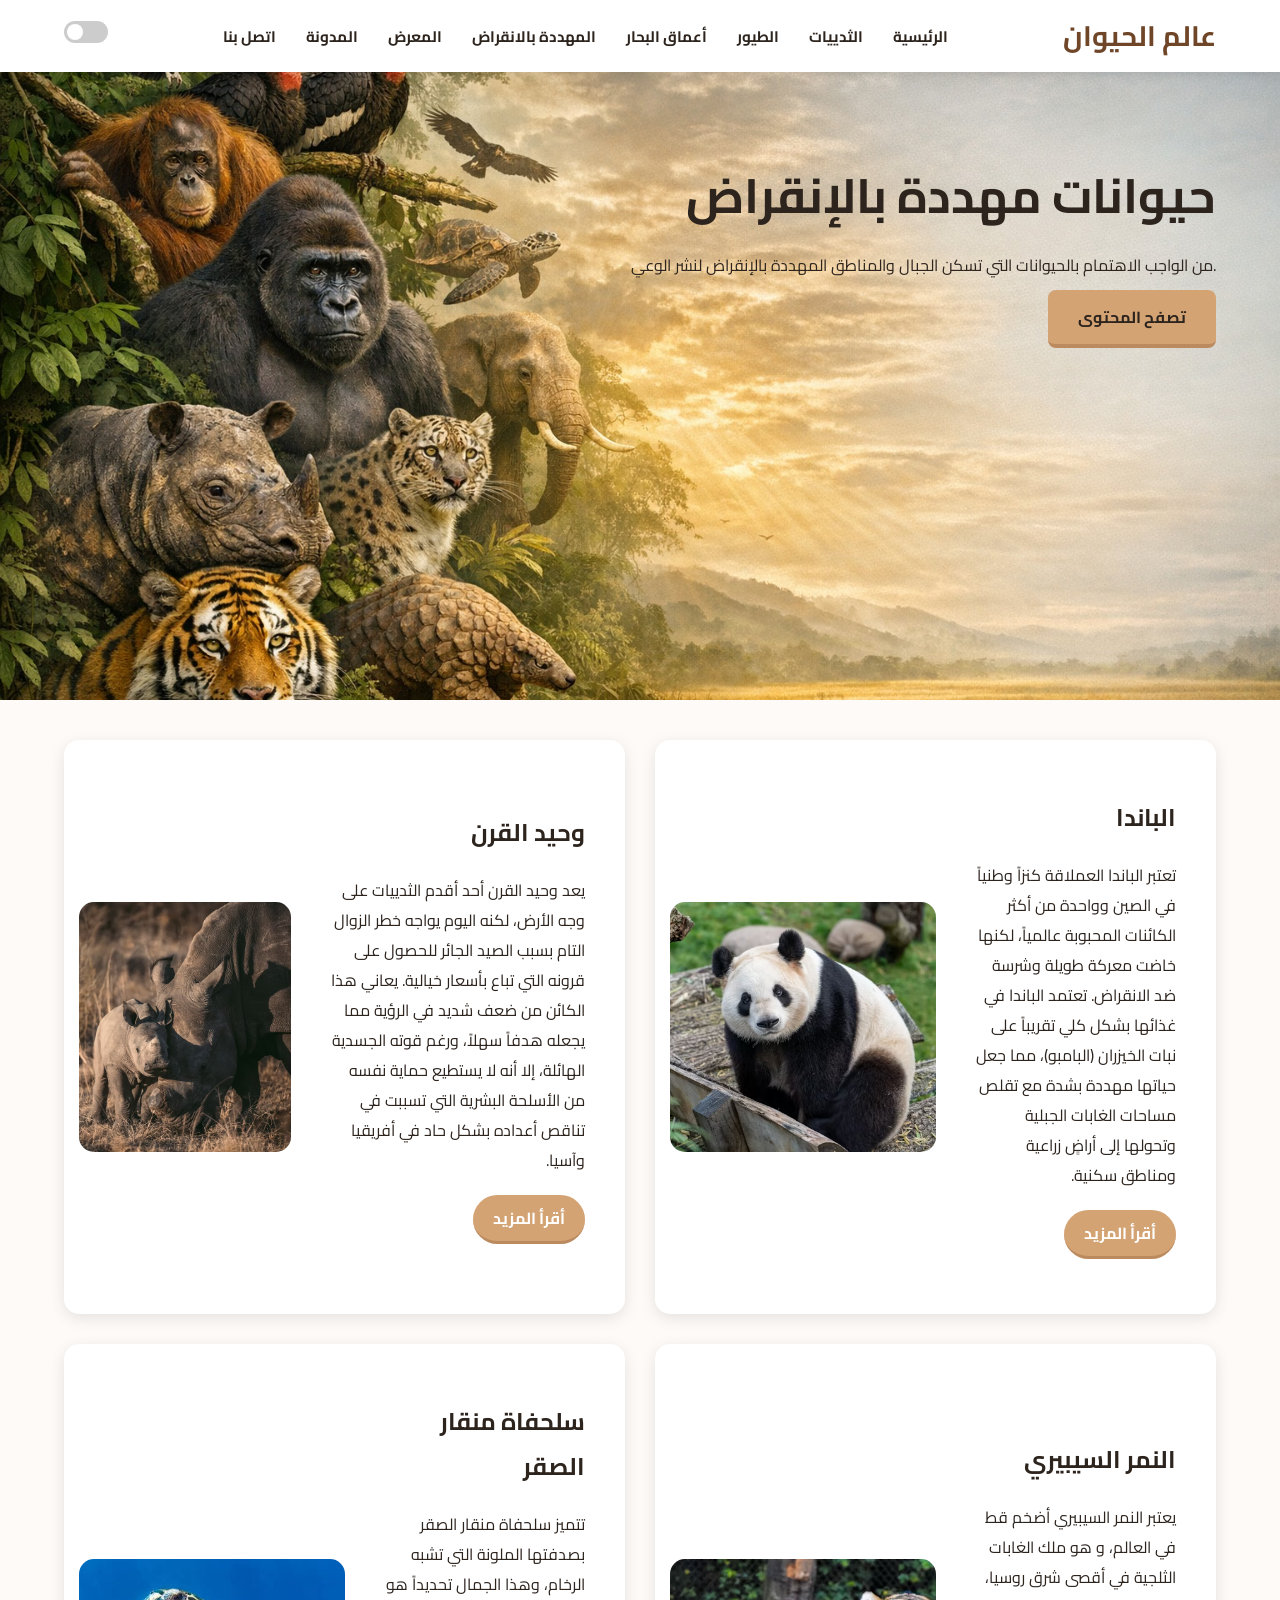
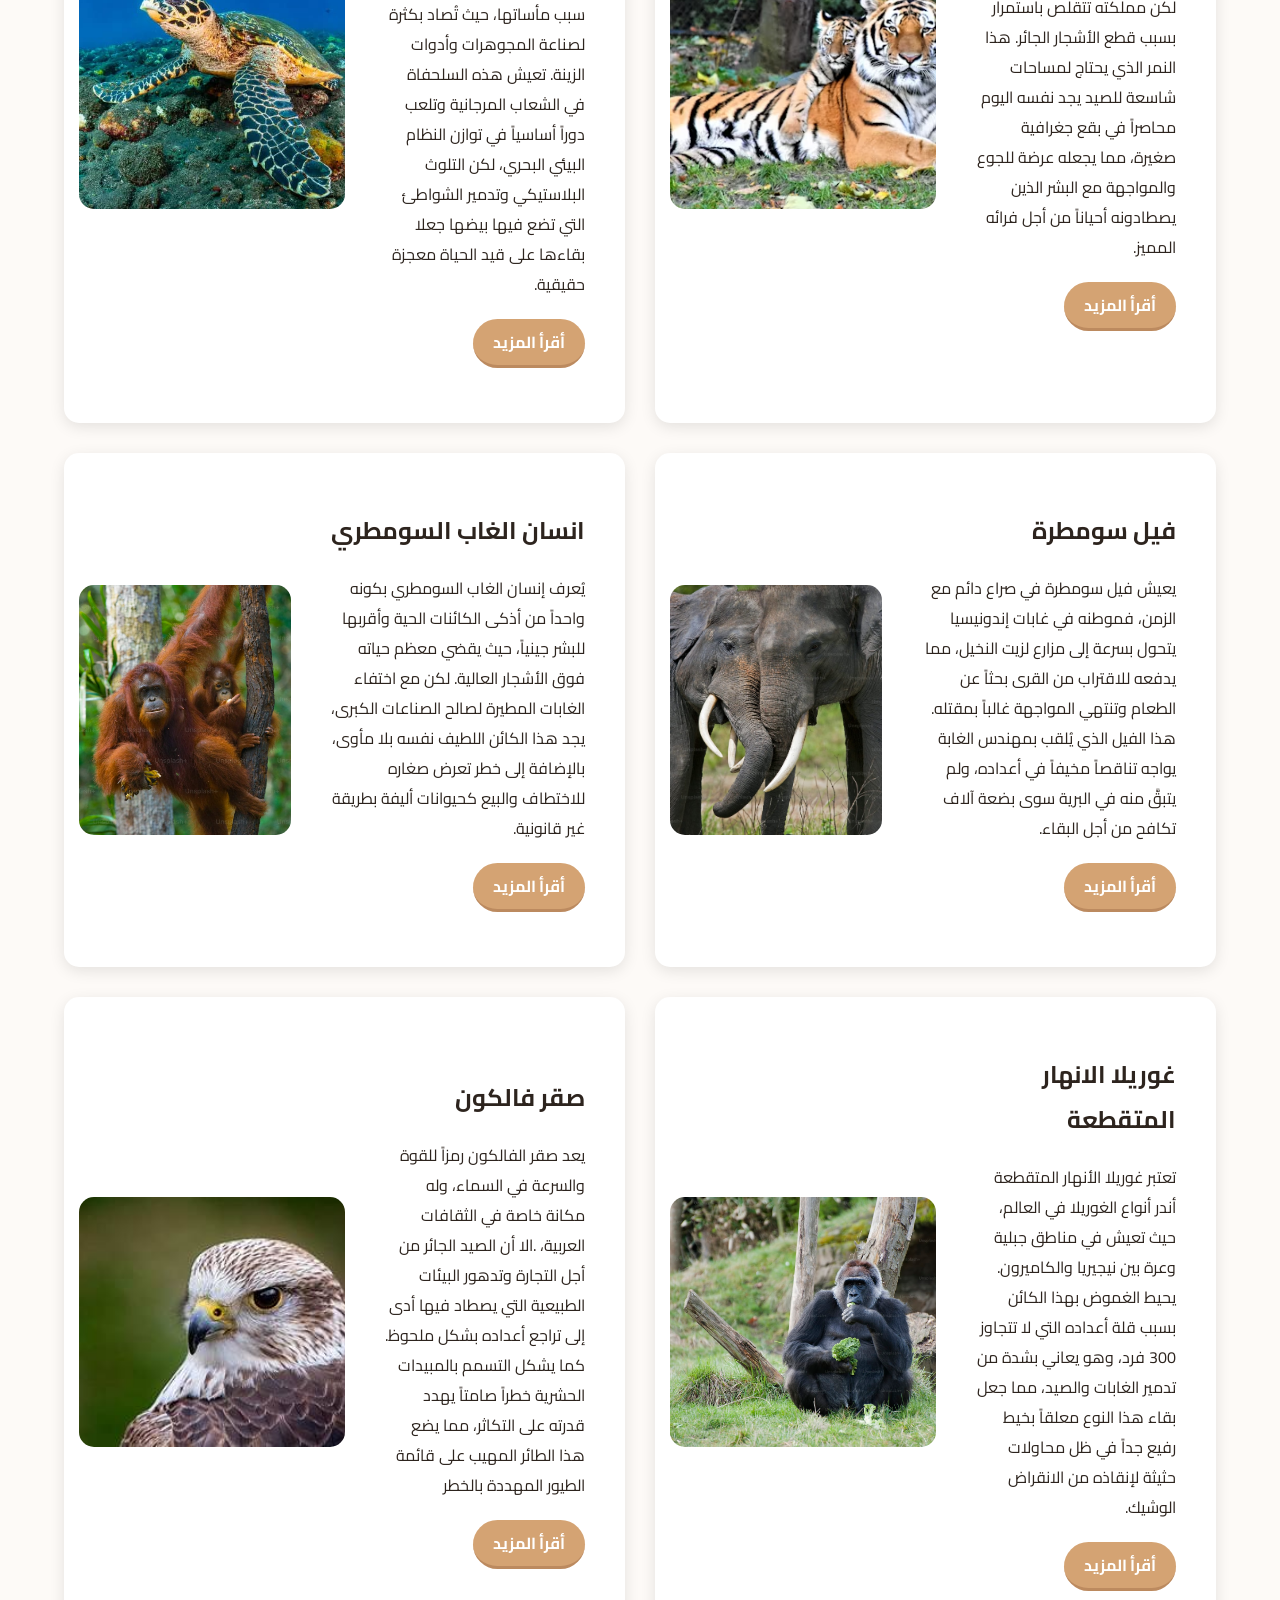
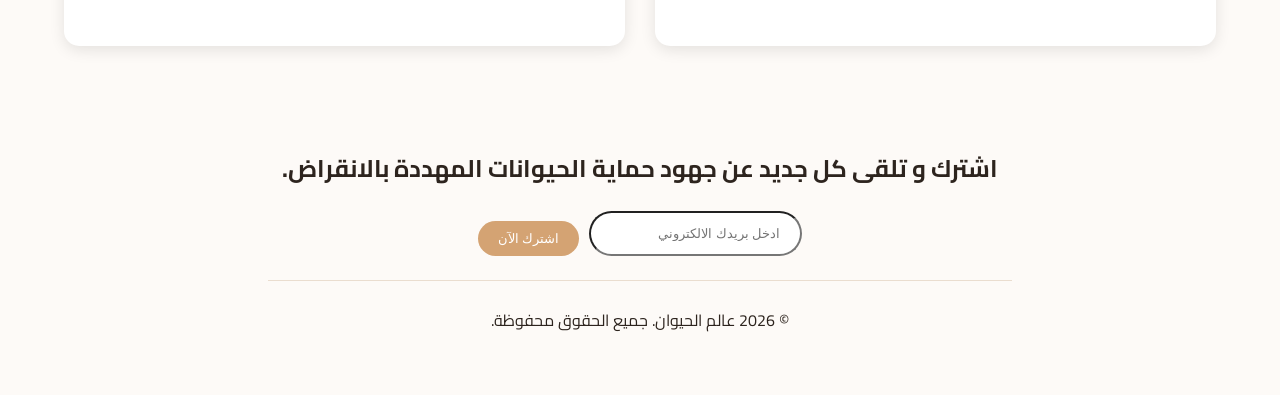
==== commit 17e40273: "Update index.html" ====
--- a/index.html
+++ b/index.html
@@ -113,7 +113,7 @@
            <img src="sumatran orangutan.jpeg" alt="انسان الغاب">
     </div>
 
-    <div class="card" >
+    <!-- <div class="card" >
         <div class="card-content">
        
           <h2> حيوان البنغول</h2>
@@ -124,7 +124,7 @@
           class="cards-button">أقرأ المزيد</a>
         </div>
           <img src="pangolin.jpeg" alt="حيوان البنغول">
-    </div>
+    </div> -->
 
     <div class="card" >
         <div class="card-content">
